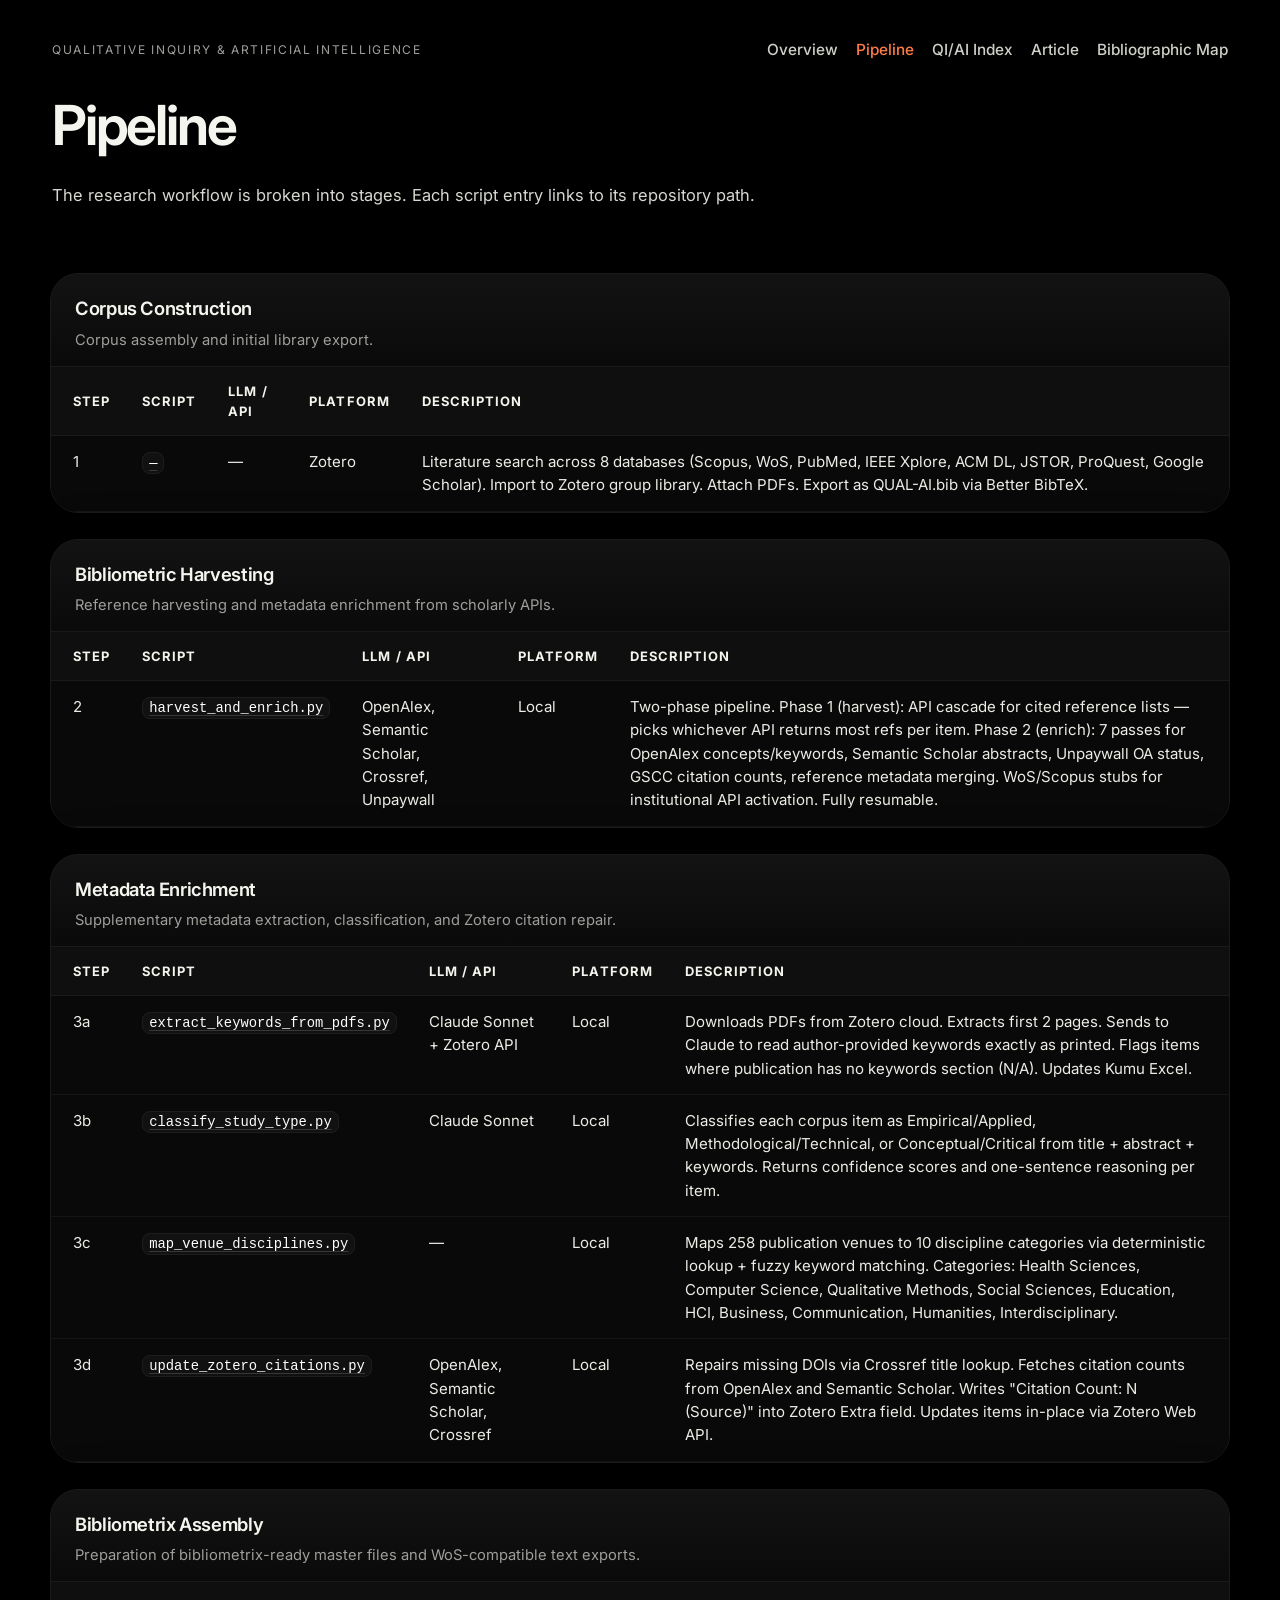
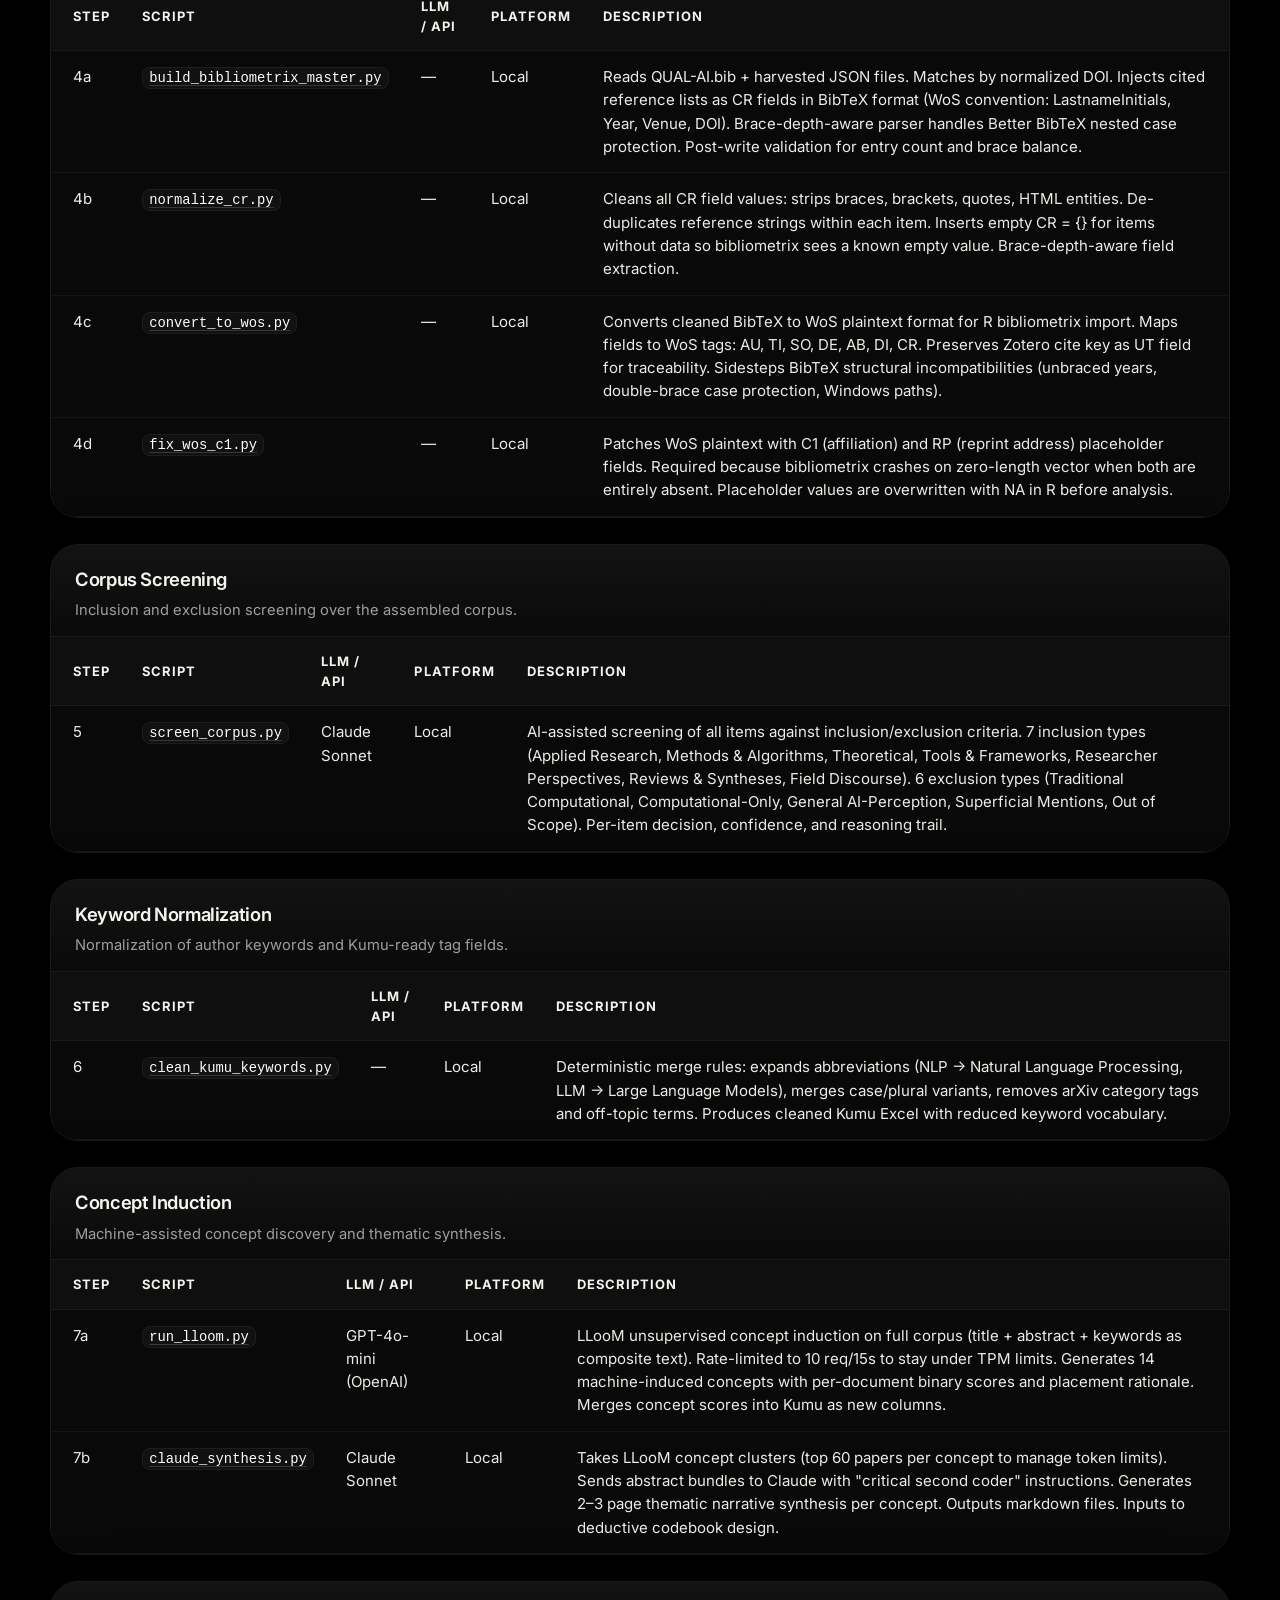
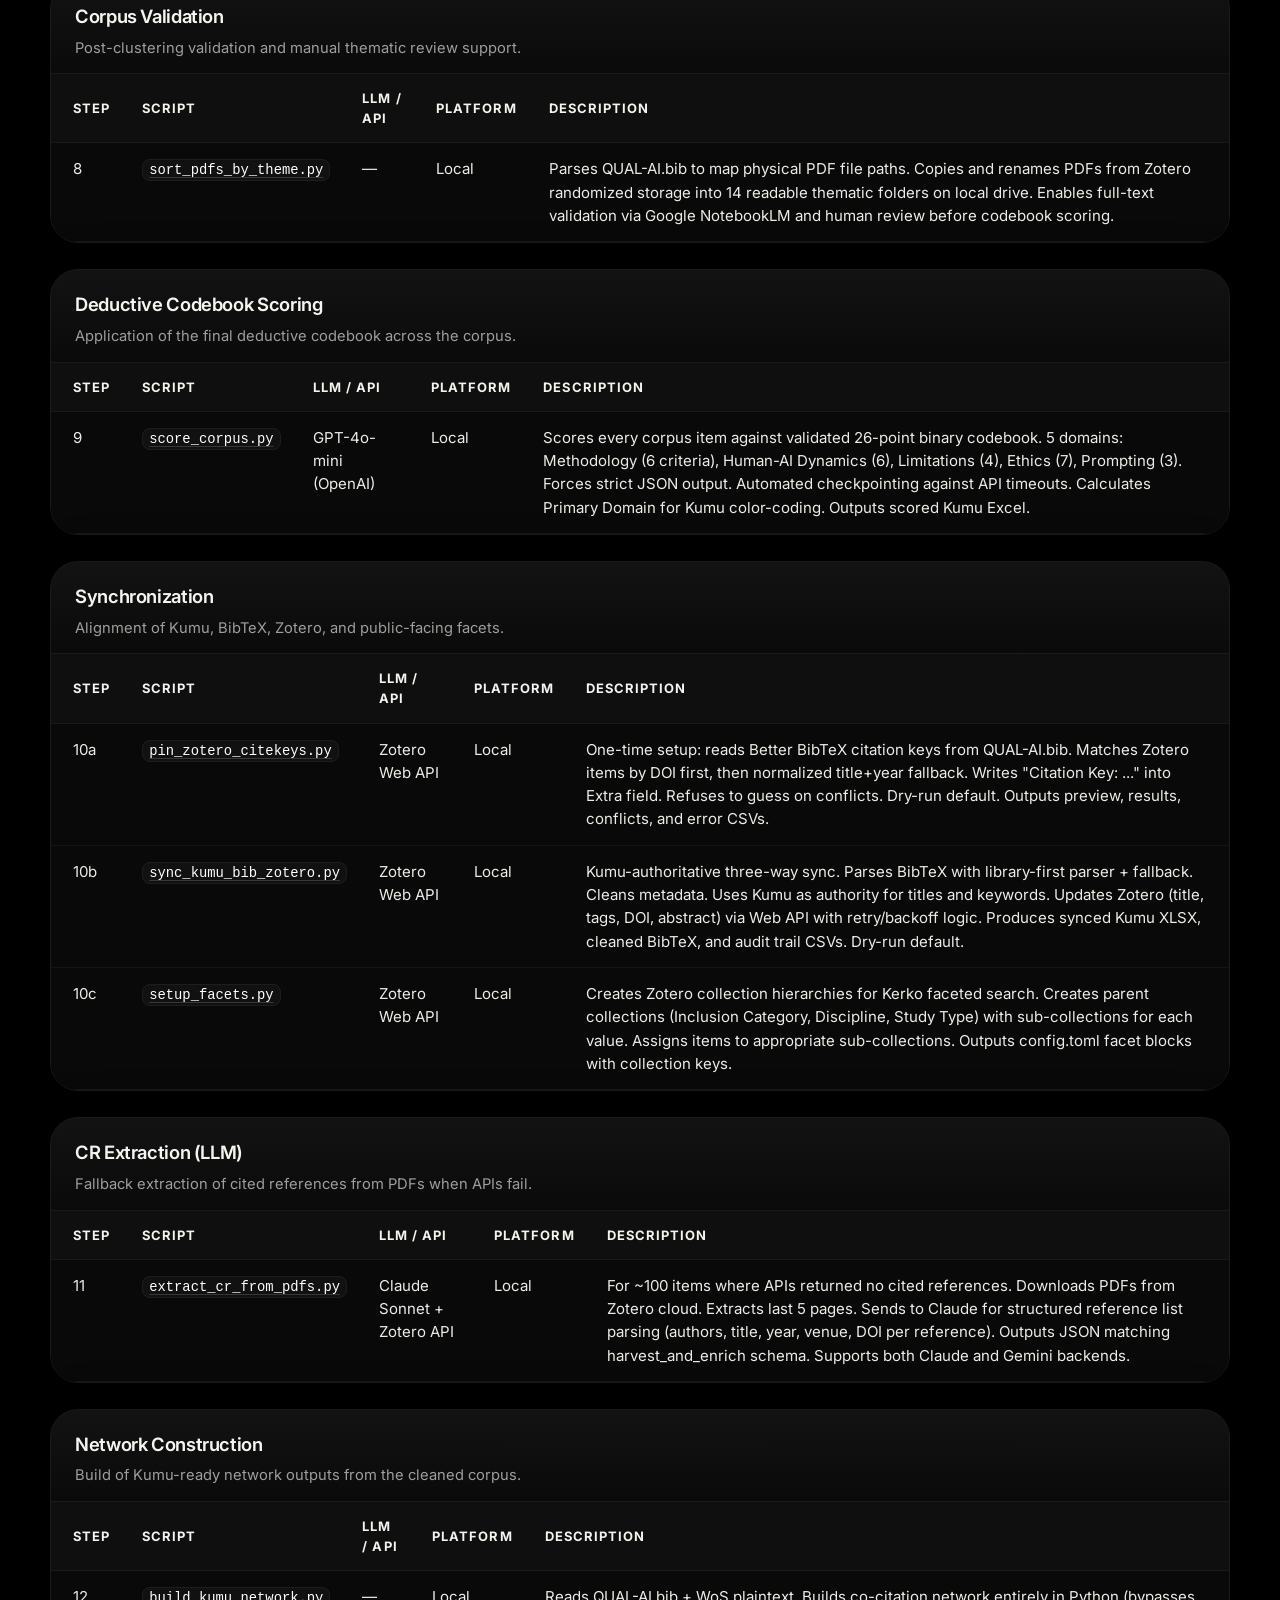
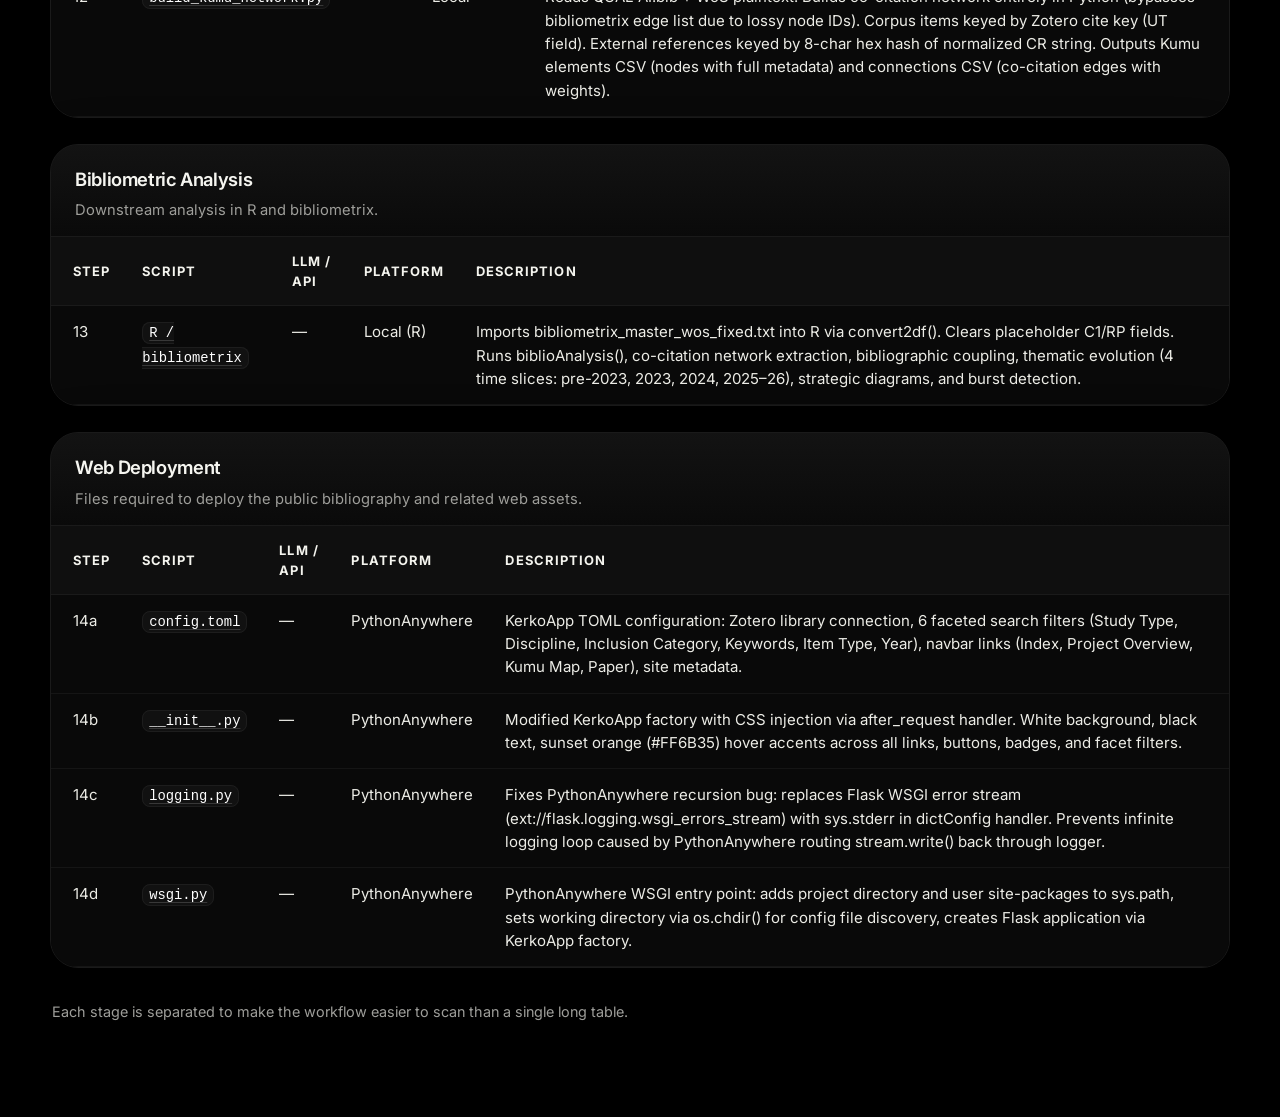
==== pipeline.html @ f5879fbe "Add files via upload" ====
<!DOCTYPE html>
<html lang="en">
<head>
<meta charset="UTF-8" />
<meta name="viewport" content="width=device-width, initial-scale=1.0" />
<title>Qualitative Inquiry & Artificial Intelligence | Pipeline</title>
<link rel="preconnect" href="https://fonts.googleapis.com">
<link rel="preconnect" href="https://fonts.gstatic.com" crossorigin>
<link href="https://fonts.googleapis.com/css2?family=Inter:wght@400;500;600;650&display=swap" rel="stylesheet">
<link rel="stylesheet" href="styles.css" />
</head>
<body>
<main class="page">

    <div class="topbar">
      <a class="brand" href="index.html">Qualitative Inquiry &amp; Artificial Intelligence</a>
      <nav class="nav">
        <a href="Overview.html">Overview</a>
        <a href="pipeline.html" class="active">Pipeline</a>
        <a href="https://qualitative.plus" target="_blank" rel="noopener noreferrer">QI/AI Index</a>
        <a href="https://qualitative.plus/article" target="_blank" rel="noopener noreferrer">Article</a>
        <a href="https://kumu.io/" target="_blank" rel="noopener noreferrer">Bibliographic Map</a>
      </nav>
    </div>
    <section class="hero">
  <h1>Pipeline</h1>
  <p class="lead">The research workflow is broken into stages. Each script entry links to its repository path.</p>
</section>

<section class="section">
  <div class="stage-card">
    <div class="section-head">
      <h2>Corpus Construction</h2>
      <p>Corpus assembly and initial library export.</p>
    </div>
    <div class="table-wrap">
      <table>
        <thead>
          <tr>
            <th>Step</th>
            <th>Script</th>
            <th>LLM / API</th>
            <th>Platform</th>
            <th>Description</th>
          </tr>
        </thead>
        <tbody>
          <tr>
<td>1</td>
<td><a class="file-link" href="docs/search-strategy.md"><code>—</code></a></td>
<td>—</td>
<td>Zotero</td>
<td>Literature search across 8 databases (Scopus, WoS, PubMed, IEEE Xplore, ACM DL, JSTOR, ProQuest, Google Scholar). Import to Zotero group library. Attach PDFs. Export as QUAL-AI.bib via Better BibTeX.</td>
</tr>
        </tbody>
      </table>
    </div>
  </div>
</section>


<section class="section">
  <div class="stage-card">
    <div class="section-head">
      <h2>Bibliometric Harvesting</h2>
      <p>Reference harvesting and metadata enrichment from scholarly APIs.</p>
    </div>
    <div class="table-wrap">
      <table>
        <thead>
          <tr>
            <th>Step</th>
            <th>Script</th>
            <th>LLM / API</th>
            <th>Platform</th>
            <th>Description</th>
          </tr>
        </thead>
        <tbody>
          <tr>
<td>2</td>
<td><a class="file-link" href="scripts/01-harvest/harvest_and_enrich.py"><code>harvest_and_enrich.py</code></a></td>
<td>OpenAlex, Semantic Scholar, Crossref, Unpaywall</td>
<td>Local</td>
<td>Two-phase pipeline. Phase 1 (harvest): API cascade for cited reference lists — picks whichever API returns most refs per item. Phase 2 (enrich): 7 passes for OpenAlex concepts/keywords, Semantic Scholar abstracts, Unpaywall OA status, GSCC citation counts, reference metadata merging. WoS/Scopus stubs for institutional API activation. Fully resumable.</td>
</tr>
        </tbody>
      </table>
    </div>
  </div>
</section>


<section class="section">
  <div class="stage-card">
    <div class="section-head">
      <h2>Metadata Enrichment</h2>
      <p>Supplementary metadata extraction, classification, and Zotero citation repair.</p>
    </div>
    <div class="table-wrap">
      <table>
        <thead>
          <tr>
            <th>Step</th>
            <th>Script</th>
            <th>LLM / API</th>
            <th>Platform</th>
            <th>Description</th>
          </tr>
        </thead>
        <tbody>
          <tr>
<td>3a</td>
<td><a class="file-link" href="scripts/02-metadata/extract_keywords_from_pdfs.py"><code>extract_keywords_from_pdfs.py</code></a></td>
<td>Claude Sonnet + Zotero API</td>
<td>Local</td>
<td>Downloads PDFs from Zotero cloud. Extracts first 2 pages. Sends to Claude to read author-provided keywords exactly as printed. Flags items where publication has no keywords section (N/A). Updates Kumu Excel.</td>
</tr><tr>
<td>3b</td>
<td><a class="file-link" href="scripts/02-metadata/classify_study_type.py"><code>classify_study_type.py</code></a></td>
<td>Claude Sonnet</td>
<td>Local</td>
<td>Classifies each corpus item as Empirical/Applied, Methodological/Technical, or Conceptual/Critical from title + abstract + keywords. Returns confidence scores and one-sentence reasoning per item.</td>
</tr><tr>
<td>3c</td>
<td><a class="file-link" href="scripts/02-metadata/map_venue_disciplines.py"><code>map_venue_disciplines.py</code></a></td>
<td>—</td>
<td>Local</td>
<td>Maps 258 publication venues to 10 discipline categories via deterministic lookup + fuzzy keyword matching. Categories: Health Sciences, Computer Science, Qualitative Methods, Social Sciences, Education, HCI, Business, Communication, Humanities, Interdisciplinary.</td>
</tr><tr>
<td>3d</td>
<td><a class="file-link" href="scripts/02-metadata/update_zotero_citations.py"><code>update_zotero_citations.py</code></a></td>
<td>OpenAlex, Semantic Scholar, Crossref</td>
<td>Local</td>
<td>Repairs missing DOIs via Crossref title lookup. Fetches citation counts from OpenAlex and Semantic Scholar. Writes &quot;Citation Count: N (Source)&quot; into Zotero Extra field. Updates items in-place via Zotero Web API.</td>
</tr>
        </tbody>
      </table>
    </div>
  </div>
</section>


<section class="section">
  <div class="stage-card">
    <div class="section-head">
      <h2>Bibliometrix Assembly</h2>
      <p>Preparation of bibliometrix-ready master files and WoS-compatible text exports.</p>
    </div>
    <div class="table-wrap">
      <table>
        <thead>
          <tr>
            <th>Step</th>
            <th>Script</th>
            <th>LLM / API</th>
            <th>Platform</th>
            <th>Description</th>
          </tr>
        </thead>
        <tbody>
          <tr>
<td>4a</td>
<td><a class="file-link" href="scripts/03-bibliometrix/build_bibliometrix_master.py"><code>build_bibliometrix_master.py</code></a></td>
<td>—</td>
<td>Local</td>
<td>Reads QUAL-AI.bib + harvested JSON files. Matches by normalized DOI. Injects cited reference lists as CR fields in BibTeX format (WoS convention: LastnameInitials, Year, Venue, DOI). Brace-depth-aware parser handles Better BibTeX nested case protection. Post-write validation for entry count and brace balance.</td>
</tr><tr>
<td>4b</td>
<td><a class="file-link" href="scripts/03-bibliometrix/normalize_cr.py"><code>normalize_cr.py</code></a></td>
<td>—</td>
<td>Local</td>
<td>Cleans all CR field values: strips braces, brackets, quotes, HTML entities. De-duplicates reference strings within each item. Inserts empty CR = {} for items without data so bibliometrix sees a known empty value. Brace-depth-aware field extraction.</td>
</tr><tr>
<td>4c</td>
<td><a class="file-link" href="scripts/03-bibliometrix/convert_to_wos.py"><code>convert_to_wos.py</code></a></td>
<td>—</td>
<td>Local</td>
<td>Converts cleaned BibTeX to WoS plaintext format for R bibliometrix import. Maps fields to WoS tags: AU, TI, SO, DE, AB, DI, CR. Preserves Zotero cite key as UT field for traceability. Sidesteps BibTeX structural incompatibilities (unbraced years, double-brace case protection, Windows paths).</td>
</tr><tr>
<td>4d</td>
<td><a class="file-link" href="scripts/03-bibliometrix/fix_wos_c1.py"><code>fix_wos_c1.py</code></a></td>
<td>—</td>
<td>Local</td>
<td>Patches WoS plaintext with C1 (affiliation) and RP (reprint address) placeholder fields. Required because bibliometrix crashes on zero-length vector when both are entirely absent. Placeholder values are overwritten with NA in R before analysis.</td>
</tr>
        </tbody>
      </table>
    </div>
  </div>
</section>


<section class="section">
  <div class="stage-card">
    <div class="section-head">
      <h2>Corpus Screening</h2>
      <p>Inclusion and exclusion screening over the assembled corpus.</p>
    </div>
    <div class="table-wrap">
      <table>
        <thead>
          <tr>
            <th>Step</th>
            <th>Script</th>
            <th>LLM / API</th>
            <th>Platform</th>
            <th>Description</th>
          </tr>
        </thead>
        <tbody>
          <tr>
<td>5</td>
<td><a class="file-link" href="scripts/04-screening/screen_corpus.py"><code>screen_corpus.py</code></a></td>
<td>Claude Sonnet</td>
<td>Local</td>
<td>AI-assisted screening of all items against inclusion/exclusion criteria. 7 inclusion types (Applied Research, Methods &amp; Algorithms, Theoretical, Tools &amp; Frameworks, Researcher Perspectives, Reviews &amp; Syntheses, Field Discourse). 6 exclusion types (Traditional Computational, Computational-Only, General AI-Perception, Superficial Mentions, Out of Scope). Per-item decision, confidence, and reasoning trail.</td>
</tr>
        </tbody>
      </table>
    </div>
  </div>
</section>


<section class="section">
  <div class="stage-card">
    <div class="section-head">
      <h2>Keyword Normalization</h2>
      <p>Normalization of author keywords and Kumu-ready tag fields.</p>
    </div>
    <div class="table-wrap">
      <table>
        <thead>
          <tr>
            <th>Step</th>
            <th>Script</th>
            <th>LLM / API</th>
            <th>Platform</th>
            <th>Description</th>
          </tr>
        </thead>
        <tbody>
          <tr>
<td>6</td>
<td><a class="file-link" href="scripts/05-normalization/clean_kumu_keywords.py"><code>clean_kumu_keywords.py</code></a></td>
<td>—</td>
<td>Local</td>
<td>Deterministic merge rules: expands abbreviations (NLP → Natural Language Processing, LLM → Large Language Models), merges case/plural variants, removes arXiv category tags and off-topic terms. Produces cleaned Kumu Excel with reduced keyword vocabulary.</td>
</tr>
        </tbody>
      </table>
    </div>
  </div>
</section>


<section class="section">
  <div class="stage-card">
    <div class="section-head">
      <h2>Concept Induction</h2>
      <p>Machine-assisted concept discovery and thematic synthesis.</p>
    </div>
    <div class="table-wrap">
      <table>
        <thead>
          <tr>
            <th>Step</th>
            <th>Script</th>
            <th>LLM / API</th>
            <th>Platform</th>
            <th>Description</th>
          </tr>
        </thead>
        <tbody>
          <tr>
<td>7a</td>
<td><a class="file-link" href="scripts/06-concept-induction/run_lloom.py"><code>run_lloom.py</code></a></td>
<td>GPT-4o-mini (OpenAI)</td>
<td>Local</td>
<td>LLooM unsupervised concept induction on full corpus (title + abstract + keywords as composite text). Rate-limited to 10 req/15s to stay under TPM limits. Generates 14 machine-induced concepts with per-document binary scores and placement rationale. Merges concept scores into Kumu as new columns.</td>
</tr><tr>
<td>7b</td>
<td><a class="file-link" href="scripts/06-concept-induction/claude_synthesis.py"><code>claude_synthesis.py</code></a></td>
<td>Claude Sonnet</td>
<td>Local</td>
<td>Takes LLooM concept clusters (top 60 papers per concept to manage token limits). Sends abstract bundles to Claude with &quot;critical second coder&quot; instructions. Generates 2–3 page thematic narrative synthesis per concept. Outputs markdown files. Inputs to deductive codebook design.</td>
</tr>
        </tbody>
      </table>
    </div>
  </div>
</section>


<section class="section">
  <div class="stage-card">
    <div class="section-head">
      <h2>Corpus Validation</h2>
      <p>Post-clustering validation and manual thematic review support.</p>
    </div>
    <div class="table-wrap">
      <table>
        <thead>
          <tr>
            <th>Step</th>
            <th>Script</th>
            <th>LLM / API</th>
            <th>Platform</th>
            <th>Description</th>
          </tr>
        </thead>
        <tbody>
          <tr>
<td>8</td>
<td><a class="file-link" href="scripts/07-validation/sort_pdfs_by_theme.py"><code>sort_pdfs_by_theme.py</code></a></td>
<td>—</td>
<td>Local</td>
<td>Parses QUAL-AI.bib to map physical PDF file paths. Copies and renames PDFs from Zotero randomized storage into 14 readable thematic folders on local drive. Enables full-text validation via Google NotebookLM and human review before codebook scoring.</td>
</tr>
        </tbody>
      </table>
    </div>
  </div>
</section>


<section class="section">
  <div class="stage-card">
    <div class="section-head">
      <h2>Deductive Codebook Scoring</h2>
      <p>Application of the final deductive codebook across the corpus.</p>
    </div>
    <div class="table-wrap">
      <table>
        <thead>
          <tr>
            <th>Step</th>
            <th>Script</th>
            <th>LLM / API</th>
            <th>Platform</th>
            <th>Description</th>
          </tr>
        </thead>
        <tbody>
          <tr>
<td>9</td>
<td><a class="file-link" href="scripts/08-codebook/score_corpus.py"><code>score_corpus.py</code></a></td>
<td>GPT-4o-mini (OpenAI)</td>
<td>Local</td>
<td>Scores every corpus item against validated 26-point binary codebook. 5 domains: Methodology (6 criteria), Human-AI Dynamics (6), Limitations (4), Ethics (7), Prompting (3). Forces strict JSON output. Automated checkpointing against API timeouts. Calculates Primary Domain for Kumu color-coding. Outputs scored Kumu Excel.</td>
</tr>
        </tbody>
      </table>
    </div>
  </div>
</section>


<section class="section">
  <div class="stage-card">
    <div class="section-head">
      <h2>Synchronization</h2>
      <p>Alignment of Kumu, BibTeX, Zotero, and public-facing facets.</p>
    </div>
    <div class="table-wrap">
      <table>
        <thead>
          <tr>
            <th>Step</th>
            <th>Script</th>
            <th>LLM / API</th>
            <th>Platform</th>
            <th>Description</th>
          </tr>
        </thead>
        <tbody>
          <tr>
<td>10a</td>
<td><a class="file-link" href="scripts/09-sync/pin_zotero_citekeys.py"><code>pin_zotero_citekeys.py</code></a></td>
<td>Zotero Web API</td>
<td>Local</td>
<td>One-time setup: reads Better BibTeX citation keys from QUAL-AI.bib. Matches Zotero items by DOI first, then normalized title+year fallback. Writes &quot;Citation Key: ...&quot; into Extra field. Refuses to guess on conflicts. Dry-run default. Outputs preview, results, conflicts, and error CSVs.</td>
</tr><tr>
<td>10b</td>
<td><a class="file-link" href="scripts/09-sync/sync_kumu_bib_zotero.py"><code>sync_kumu_bib_zotero.py</code></a></td>
<td>Zotero Web API</td>
<td>Local</td>
<td>Kumu-authoritative three-way sync. Parses BibTeX with library-first parser + fallback. Cleans metadata. Uses Kumu as authority for titles and keywords. Updates Zotero (title, tags, DOI, abstract) via Web API with retry/backoff logic. Produces synced Kumu XLSX, cleaned BibTeX, and audit trail CSVs. Dry-run default.</td>
</tr><tr>
<td>10c</td>
<td><a class="file-link" href="scripts/09-sync/setup_facets.py"><code>setup_facets.py</code></a></td>
<td>Zotero Web API</td>
<td>Local</td>
<td>Creates Zotero collection hierarchies for Kerko faceted search. Creates parent collections (Inclusion Category, Discipline, Study Type) with sub-collections for each value. Assigns items to appropriate sub-collections. Outputs config.toml facet blocks with collection keys.</td>
</tr>
        </tbody>
      </table>
    </div>
  </div>
</section>


<section class="section">
  <div class="stage-card">
    <div class="section-head">
      <h2>CR Extraction (LLM)</h2>
      <p>Fallback extraction of cited references from PDFs when APIs fail.</p>
    </div>
    <div class="table-wrap">
      <table>
        <thead>
          <tr>
            <th>Step</th>
            <th>Script</th>
            <th>LLM / API</th>
            <th>Platform</th>
            <th>Description</th>
          </tr>
        </thead>
        <tbody>
          <tr>
<td>11</td>
<td><a class="file-link" href="scripts/10-network/extract_cr_from_pdfs.py"><code>extract_cr_from_pdfs.py</code></a></td>
<td>Claude Sonnet + Zotero API</td>
<td>Local</td>
<td>For ~100 items where APIs returned no cited references. Downloads PDFs from Zotero cloud. Extracts last 5 pages. Sends to Claude for structured reference list parsing (authors, title, year, venue, DOI per reference). Outputs JSON matching harvest_and_enrich schema. Supports both Claude and Gemini backends.</td>
</tr>
        </tbody>
      </table>
    </div>
  </div>
</section>


<section class="section">
  <div class="stage-card">
    <div class="section-head">
      <h2>Network Construction</h2>
      <p>Build of Kumu-ready network outputs from the cleaned corpus.</p>
    </div>
    <div class="table-wrap">
      <table>
        <thead>
          <tr>
            <th>Step</th>
            <th>Script</th>
            <th>LLM / API</th>
            <th>Platform</th>
            <th>Description</th>
          </tr>
        </thead>
        <tbody>
          <tr>
<td>12</td>
<td><a class="file-link" href="scripts/10-network/build_kumu_network.py"><code>build_kumu_network.py</code></a></td>
<td>—</td>
<td>Local</td>
<td>Reads QUAL-AI.bib + WoS plaintext. Builds co-citation network entirely in Python (bypasses bibliometrix edge list due to lossy node IDs). Corpus items keyed by Zotero cite key (UT field). External references keyed by 8-char hex hash of normalized CR string. Outputs Kumu elements CSV (nodes with full metadata) and connections CSV (co-citation edges with weights).</td>
</tr>
        </tbody>
      </table>
    </div>
  </div>
</section>


<section class="section">
  <div class="stage-card">
    <div class="section-head">
      <h2>Bibliometric Analysis</h2>
      <p>Downstream analysis in R and bibliometrix.</p>
    </div>
    <div class="table-wrap">
      <table>
        <thead>
          <tr>
            <th>Step</th>
            <th>Script</th>
            <th>LLM / API</th>
            <th>Platform</th>
            <th>Description</th>
          </tr>
        </thead>
        <tbody>
          <tr>
<td>13</td>
<td><a class="file-link" href="scripts/11-analysis/bibliometrix_analysis.R"><code>R / bibliometrix</code></a></td>
<td>—</td>
<td>Local (R)</td>
<td>Imports bibliometrix_master_wos_fixed.txt into R via convert2df(). Clears placeholder C1/RP fields. Runs biblioAnalysis(), co-citation network extraction, bibliographic coupling, thematic evolution (4 time slices: pre-2023, 2023, 2024, 2025–26), strategic diagrams, and burst detection.</td>
</tr>
        </tbody>
      </table>
    </div>
  </div>
</section>


<section class="section">
  <div class="stage-card">
    <div class="section-head">
      <h2>Web Deployment</h2>
      <p>Files required to deploy the public bibliography and related web assets.</p>
    </div>
    <div class="table-wrap">
      <table>
        <thead>
          <tr>
            <th>Step</th>
            <th>Script</th>
            <th>LLM / API</th>
            <th>Platform</th>
            <th>Description</th>
          </tr>
        </thead>
        <tbody>
          <tr>
<td>14a</td>
<td><a class="file-link" href="deployment/kerko/config.toml"><code>config.toml</code></a></td>
<td>—</td>
<td>PythonAnywhere</td>
<td>KerkoApp TOML configuration: Zotero library connection, 6 faceted search filters (Study Type, Discipline, Inclusion Category, Keywords, Item Type, Year), navbar links (Index, Project Overview, Kumu Map, Paper), site metadata.</td>
</tr><tr>
<td>14b</td>
<td><a class="file-link" href="deployment/kerko/kerkoapp/__init__.py"><code>__init__.py</code></a></td>
<td>—</td>
<td>PythonAnywhere</td>
<td>Modified KerkoApp factory with CSS injection via after_request handler. White background, black text, sunset orange (#FF6B35) hover accents across all links, buttons, badges, and facet filters.</td>
</tr><tr>
<td>14c</td>
<td><a class="file-link" href="deployment/kerko/kerkoapp/logging.py"><code>logging.py</code></a></td>
<td>—</td>
<td>PythonAnywhere</td>
<td>Fixes PythonAnywhere recursion bug: replaces Flask WSGI error stream (ext://flask.logging.wsgi_errors_stream) with sys.stderr in dictConfig handler. Prevents infinite logging loop caused by PythonAnywhere routing stream.write() back through logger.</td>
</tr><tr>
<td>14d</td>
<td><a class="file-link" href="deployment/kerko/wsgi.py"><code>wsgi.py</code></a></td>
<td>—</td>
<td>PythonAnywhere</td>
<td>PythonAnywhere WSGI entry point: adds project directory and user site-packages to sys.path, sets working directory via os.chdir() for config file discovery, creates Flask application via KerkoApp factory.</td>
</tr>
        </tbody>
      </table>
    </div>
  </div>
</section>

<p class="note">Each stage is separated to make the workflow easier to scan than a single long table.</p>
</main>
</body>
</html>
---- styles.css ----
:root{
  --bg:#000000;
  --panel:#080808;
  --panel-2:#0f0f0f;
  --line:#1a1a1a;
  --ink:#f5f5f0;
  --muted:#9e9e9a;
  --soft:#cfcfc8;
  --accent:#ff7a45;
  --accent-soft:#ffb08f;
  --shadow:0 18px 60px rgba(0,0,0,.45);
  --radius:24px;
  --max:1180px;
}
*{box-sizing:border-box}
html{scroll-behavior:smooth}
::selection{background:rgba(255,122,69,.28);color:var(--ink)}
body{
  margin:0;background:var(--bg);color:var(--ink);
  font-family:Inter,ui-sans-serif,system-ui,-apple-system,BlinkMacSystemFont,"Segoe UI",sans-serif;
  line-height:1.55;
}
a{
  color:inherit;
  text-decoration:none;
  transition:color .18s ease,opacity .18s ease,text-decoration-color .18s ease;
}
a:hover{color:var(--accent)}
.page{width:min(var(--max),calc(100vw - 32px));margin:0 auto;padding:28px 0 80px}
.topbar{
  display:flex;justify-content:space-between;align-items:center;gap:16px;
  padding:10px 2px 28px;flex-wrap:wrap;
}
.brand{
  font-size:12px;letter-spacing:.14em;text-transform:uppercase;color:var(--muted);text-decoration:none;
}
.brand:hover{color:var(--accent)}
.nav{display:flex;gap:18px;flex-wrap:wrap}
.nav a{
  color:var(--soft);
  font-size:.96rem;
  font-weight:500;
  text-decoration:none;
}
.nav a:hover,
.nav a.active{
  color:var(--accent);
}
.hero{padding:8px 2px 22px;display:grid;gap:14px}
h1{
  margin:0;
  font-family:Inter,ui-sans-serif,system-ui,-apple-system,BlinkMacSystemFont,"Segoe UI",sans-serif;
  font-size:clamp(2.15rem,4.4vw,3.45rem);
  line-height:1;
  font-weight:650;
  letter-spacing:-.04em;
  max-width:16ch
}
.lead{max-width:760px;color:#d8d8d2;font-size:1.03rem}
.section{margin-top:26px}
.stage-card,.content-card{
  border:1px solid var(--line);border-radius:28px;background:linear-gradient(180deg,rgba(18,18,18,.96),rgba(9,9,9,.99));
  box-shadow:var(--shadow);overflow:hidden
}
.section-head{
  padding:20px 24px 14px;border-bottom:1px solid var(--line);
  background:linear-gradient(180deg,rgba(19,19,19,.9),rgba(10,10,10,.98))
}
.section-head h2{margin:0;font-size:1.15rem;font-weight:620;letter-spacing:-.02em}
.section-head p{margin:6px 0 0;color:var(--muted);font-size:.92rem;max-width:840px}
.table-wrap{overflow:auto;background:var(--panel)}
table{width:100%;border-collapse:separate;border-spacing:0;min-width:980px;font-size:.94rem}
thead th{
  position:sticky;top:0;z-index:2;text-align:left;background:#0f0f0f;color:#f4f4ee;
  padding:14px 16px;border-bottom:1px solid var(--line);font-size:.81rem;text-transform:uppercase;letter-spacing:.08em
}
tbody td{
  padding:14px 16px;border-bottom:1px solid #151515;vertical-align:top;background:#090909;color:#ecece6
}
tbody tr:hover td{background:#101010}
tbody td:first-child, thead th:first-child{padding-left:22px}
tbody td:last-child, thead th:last-child{padding-right:22px}
.file-link{
  color:#fff;text-decoration:underline;text-underline-offset:3px;text-decoration-color:#383838
}
.file-link:hover{color:var(--accent);text-decoration-color:var(--accent)}
code{
  font-family:ui-monospace,SFMono-Regular,Menlo,Consolas,monospace;font-size:.92em;
  background:#111;border:1px solid #1d1d1d;border-radius:8px;padding:2px 6px
}
.readme{
  padding:30px 30px 40px;background:linear-gradient(180deg,#0b0b0b,#070707)
}
.readme h1,.readme h2,.readme h3,.readme h4{
  font-family:Inter,ui-sans-serif,system-ui,-apple-system,BlinkMacSystemFont,"Segoe UI",sans-serif;
  max-width:none;letter-spacing:-.02em;line-height:1.15;font-weight:650
}
.readme h1{font-size:1.9rem}
.readme h2{font-size:1.3rem;margin-top:1.5em}
.readme h3{font-size:1.07rem;margin-top:1.25em}
.readme p,.readme li{max-width:900px;color:#ecece7}
.readme a{color:var(--accent-soft);text-decoration:underline;text-underline-offset:3px}
.readme a:hover{color:var(--accent)}
.readme pre{
  overflow:auto;padding:14px 16px;border-radius:14px;background:#0f0f0f;border:1px solid var(--line)
}
.readme code{background:#111}
.readme table{min-width:0;border-collapse:collapse}
.readme table th,.readme table td{
  position:static;border:1px solid var(--line);padding:10px 12px;text-align:left;vertical-align:top;background:transparent
}
.readme hr{border:none;border-top:1px solid var(--line);margin:30px 0}
.note{padding:18px 2px 0;color:var(--muted);font-size:.9rem}
@media (max-width:780px){
  .page{width:min(var(--max),calc(100vw - 18px));padding-top:18px}
  .section-head,.readme{padding-left:16px;padding-right:16px}
  tbody td:first-child,thead th:first-child{padding-left:16px}
  tbody td:last-child,thead th:last-child{padding-right:16px}
}
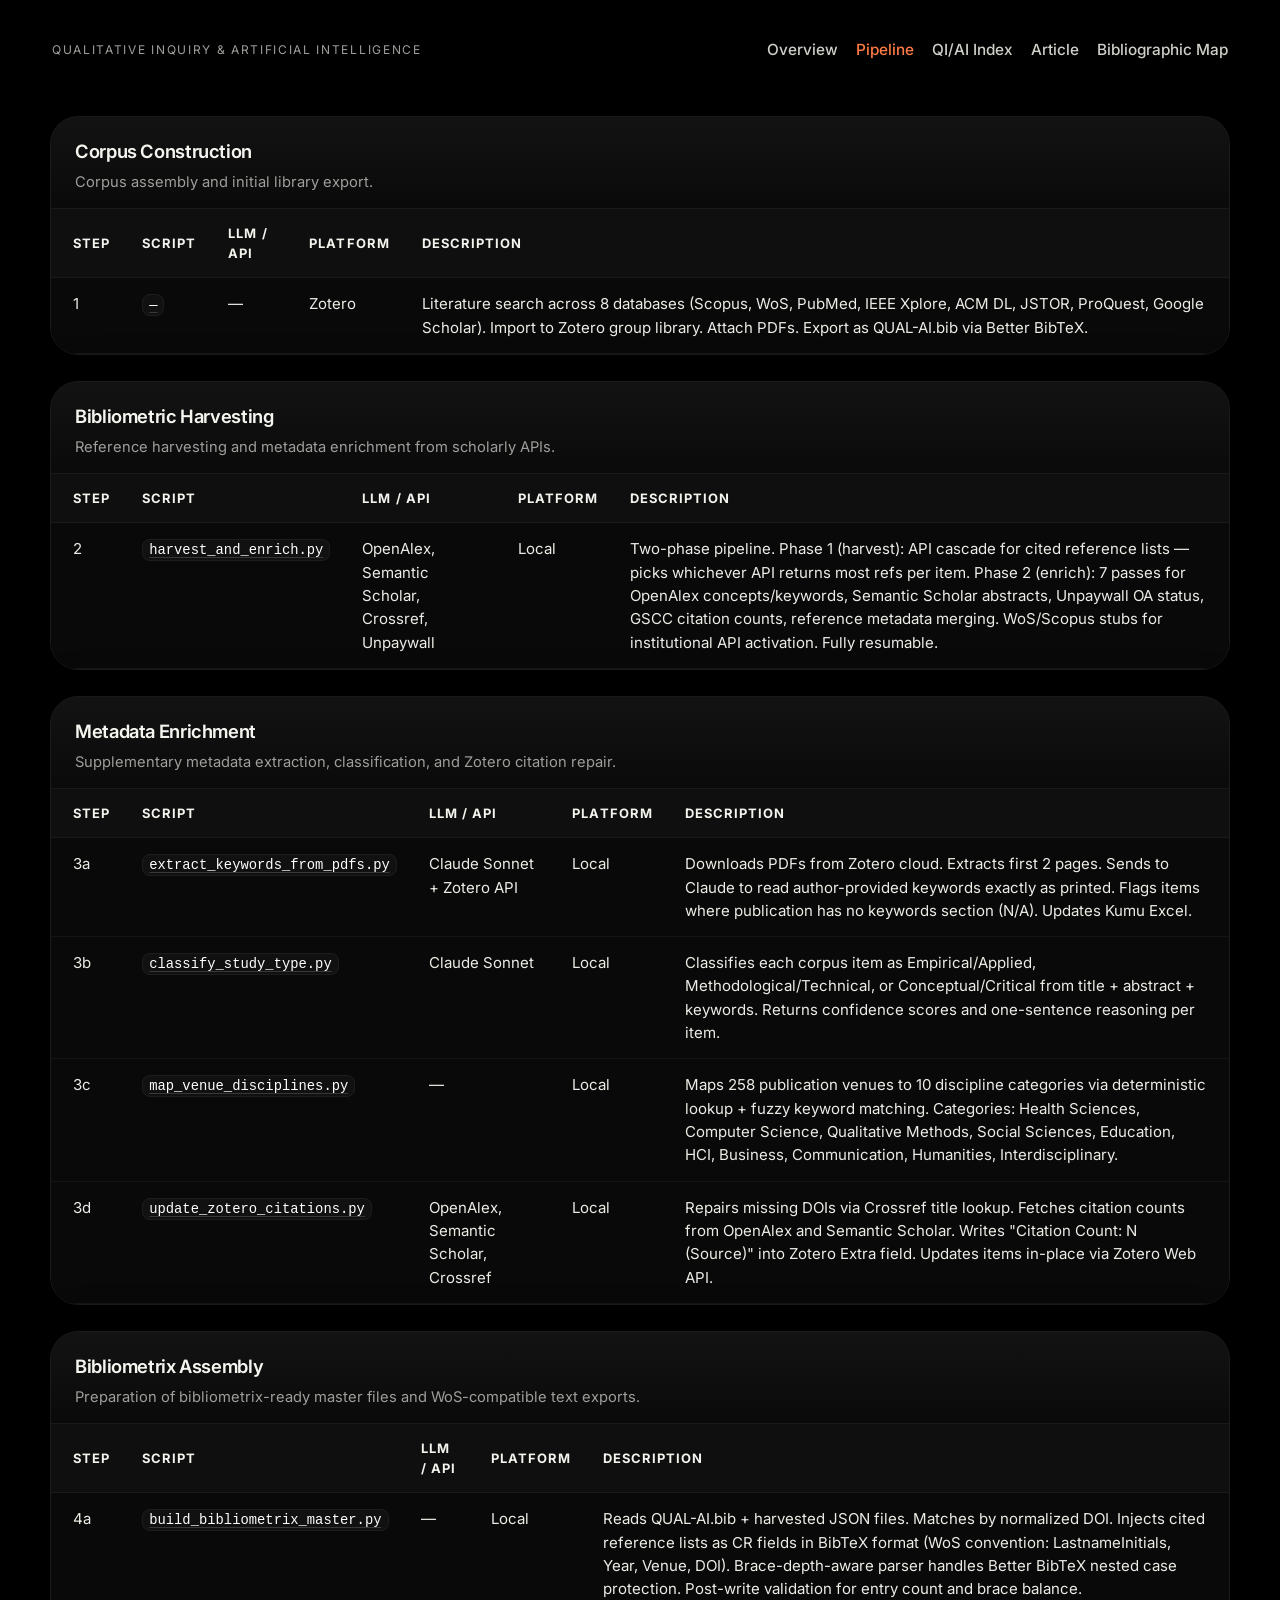
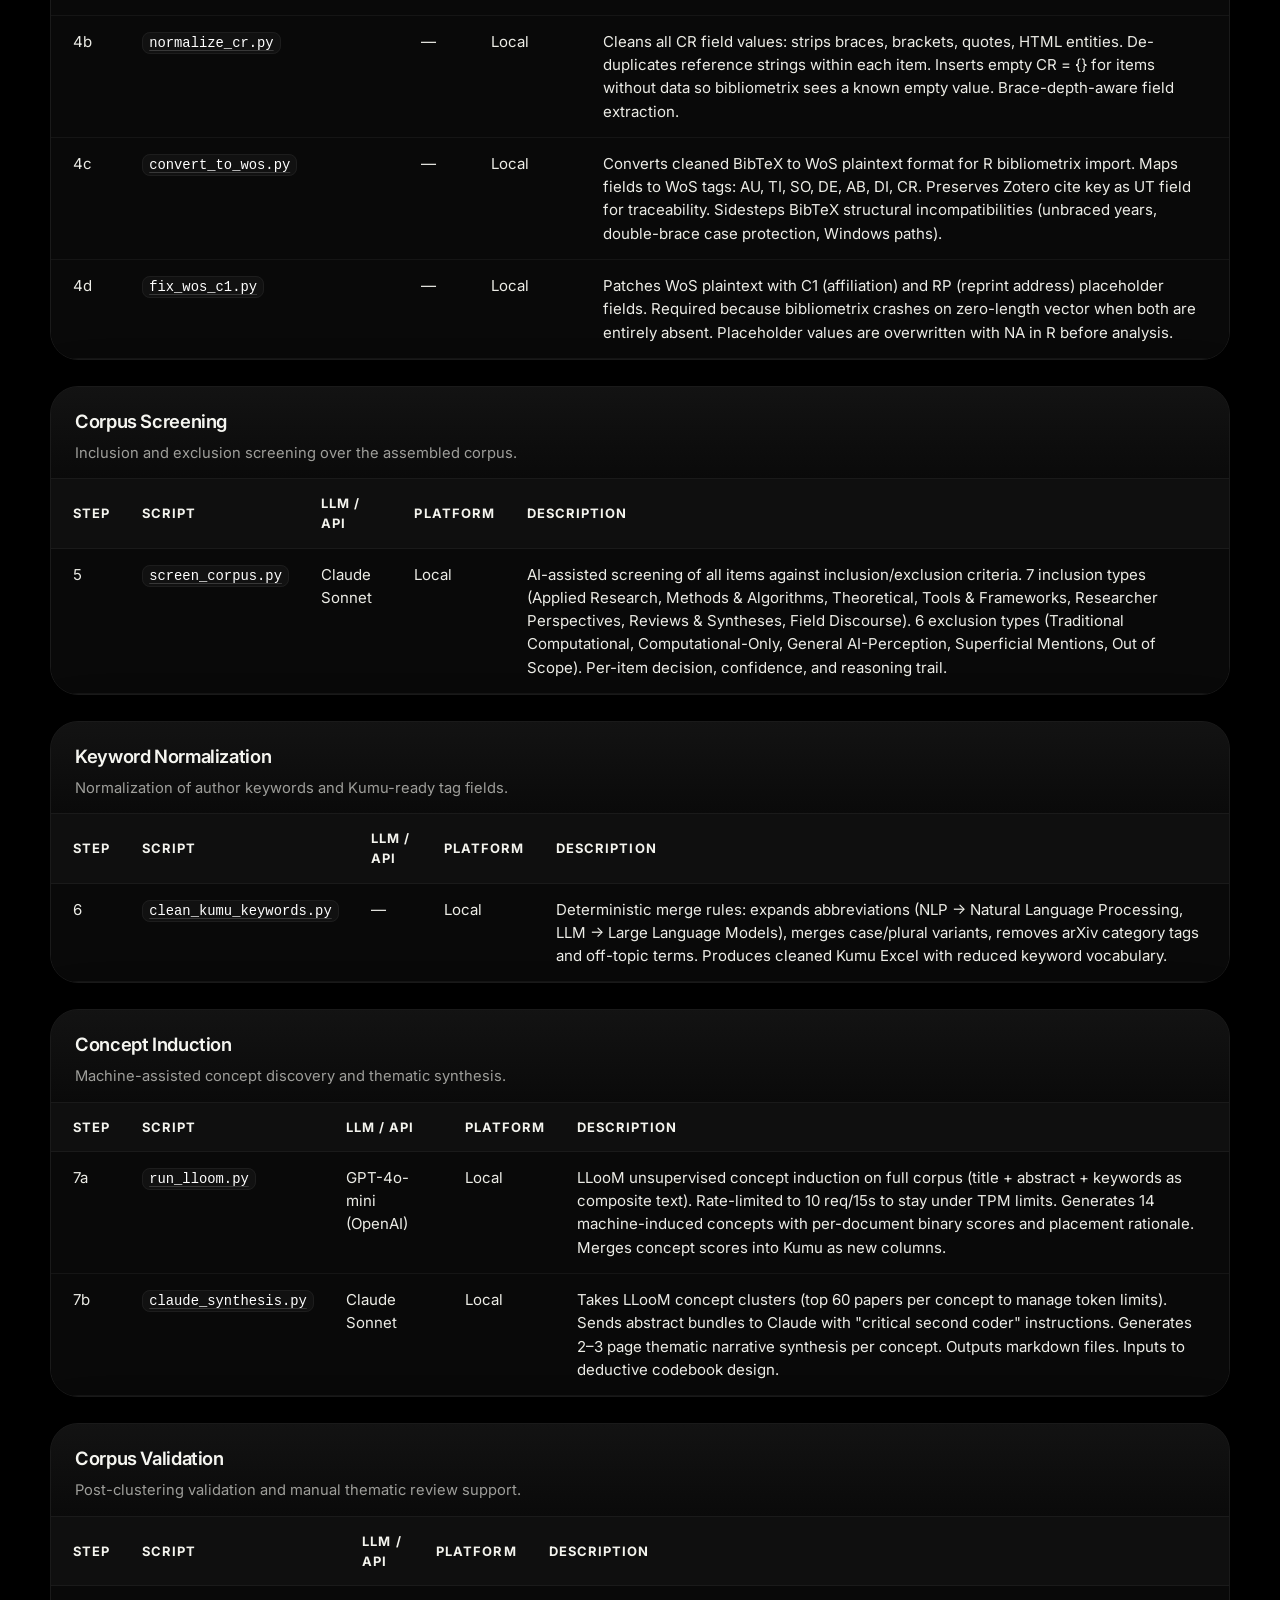
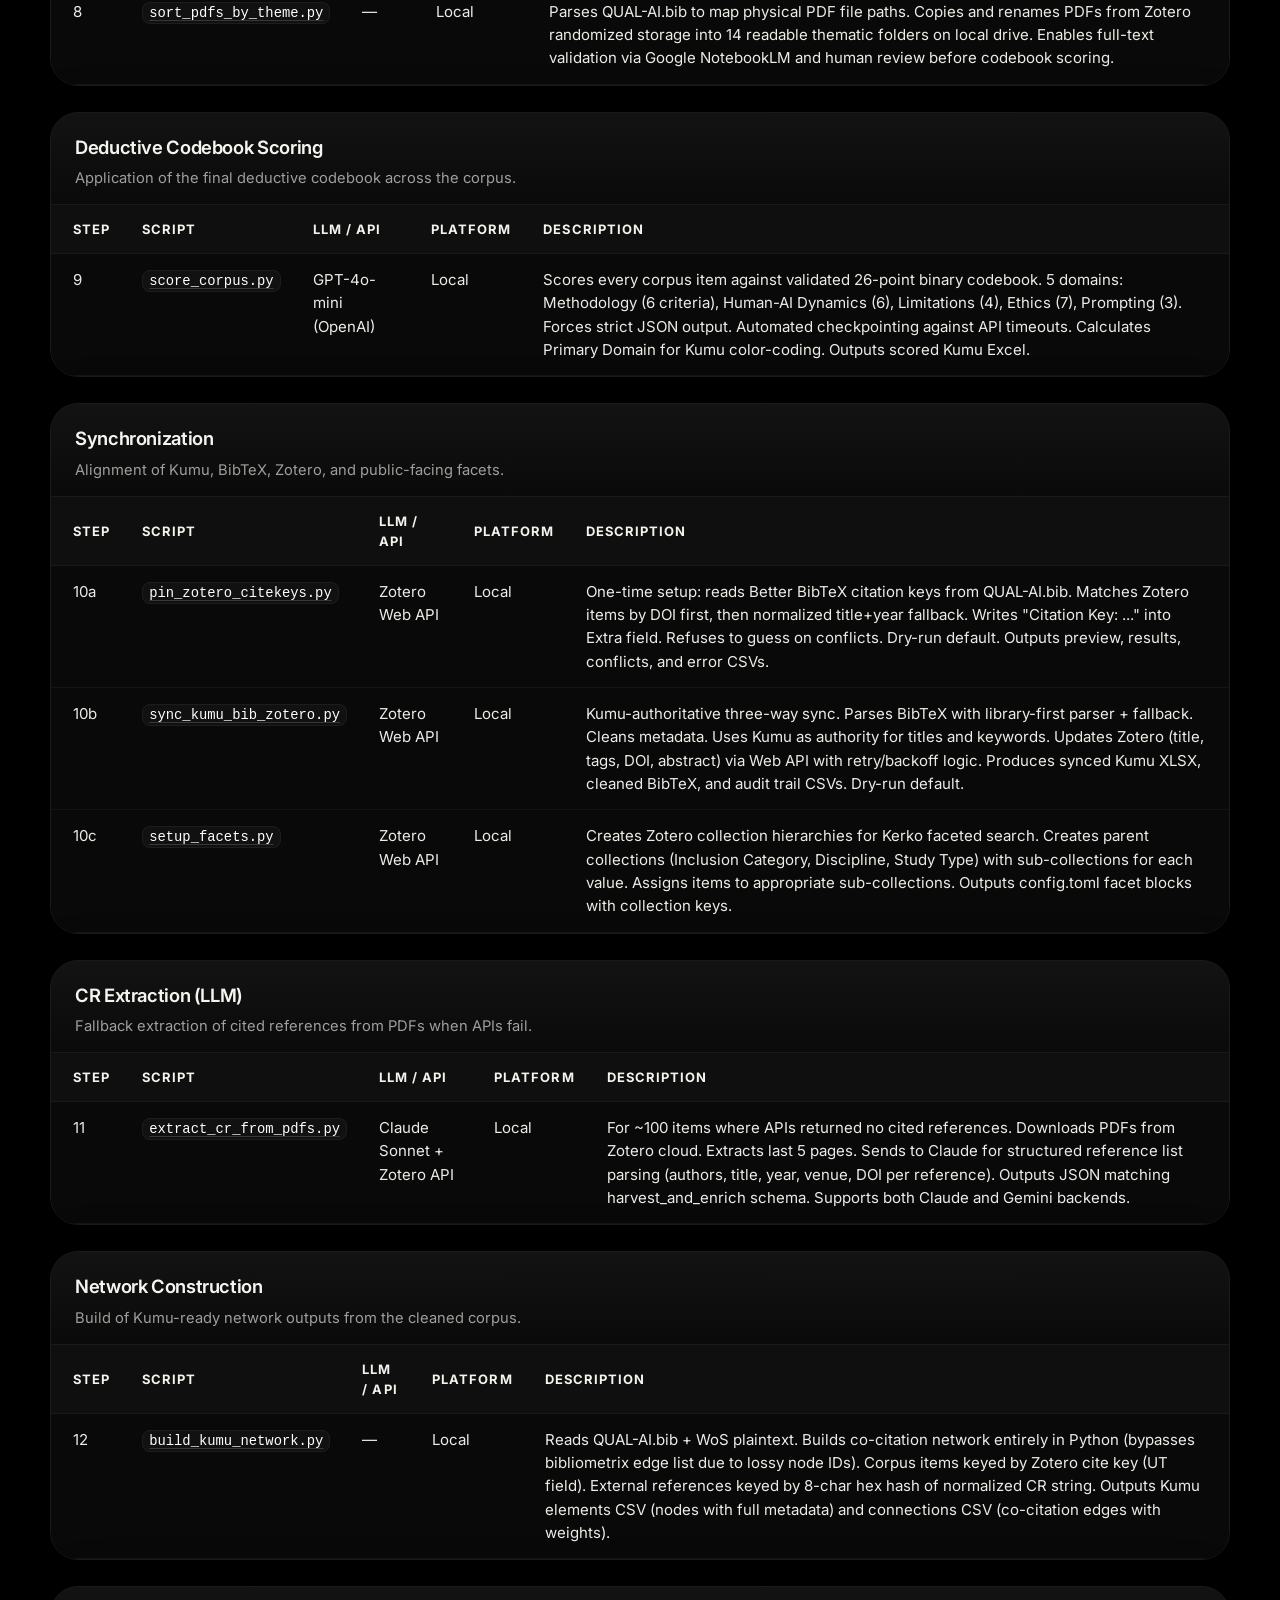
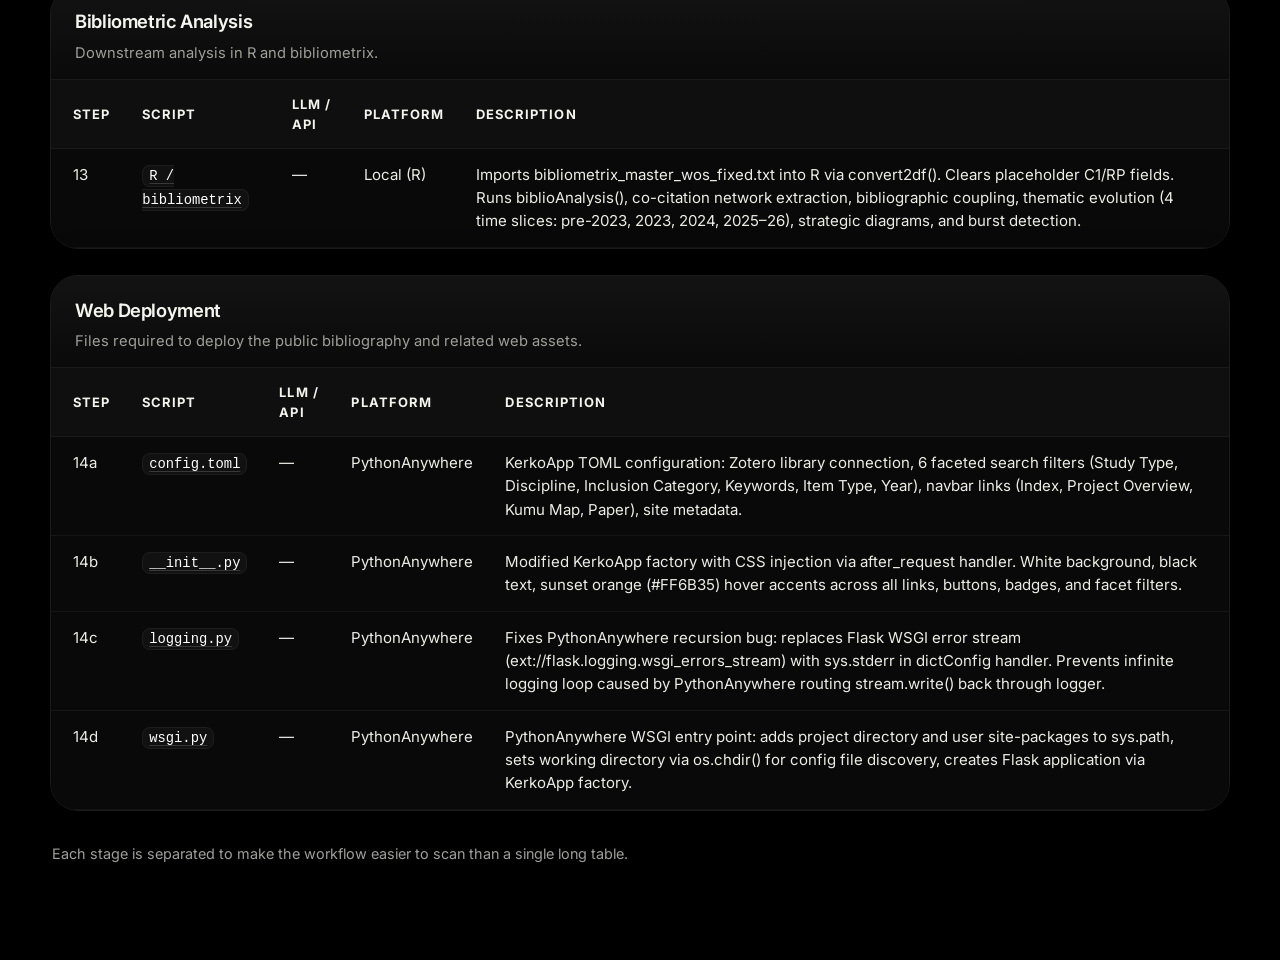
==== commit 0ff70862: "Update pipeline.html" ====
--- a/pipeline.html
+++ b/pipeline.html
@@ -22,10 +22,6 @@
         <a href="https://kumu.io/" target="_blank" rel="noopener noreferrer">Bibliographic Map</a>
       </nav>
     </div>
-    <section class="hero">
-  <h1>Pipeline</h1>
-  <p class="lead">The research workflow is broken into stages. Each script entry links to its repository path.</p>
-</section>
 
 <section class="section">
   <div class="stage-card">
